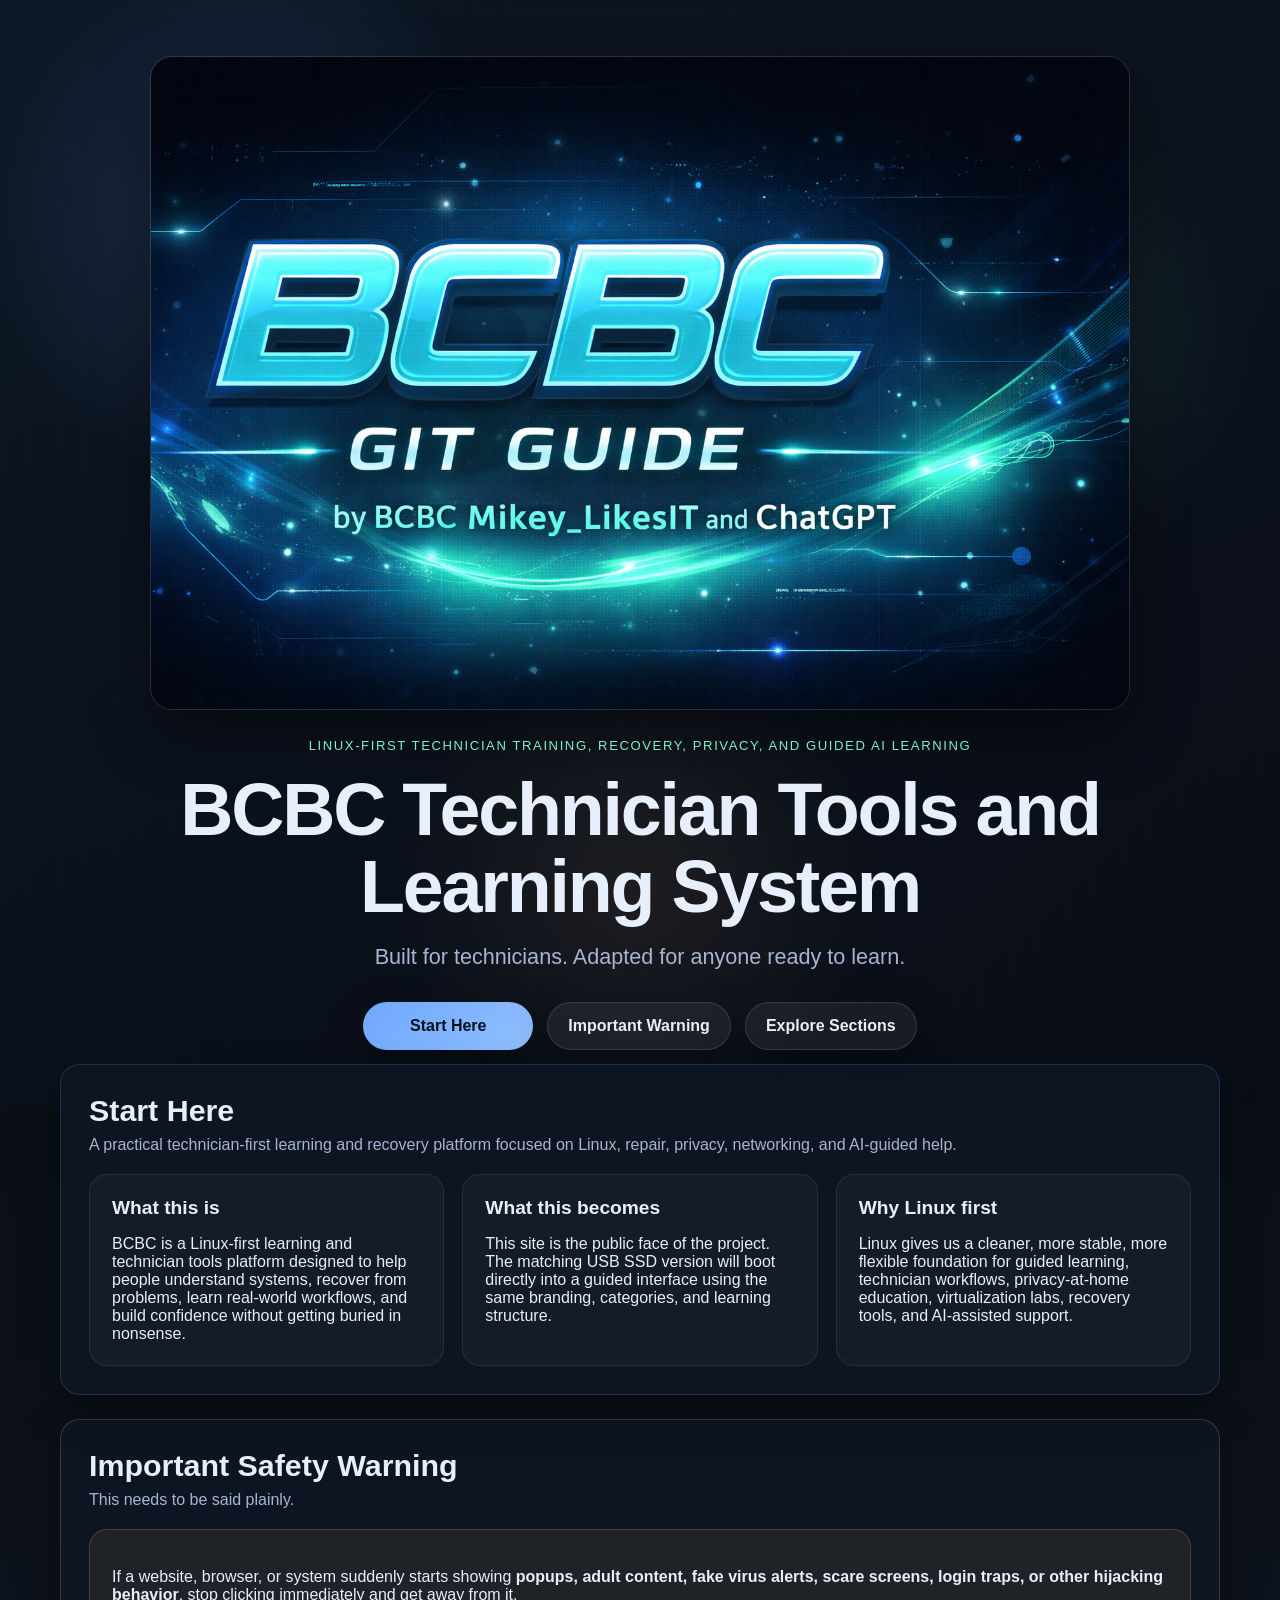
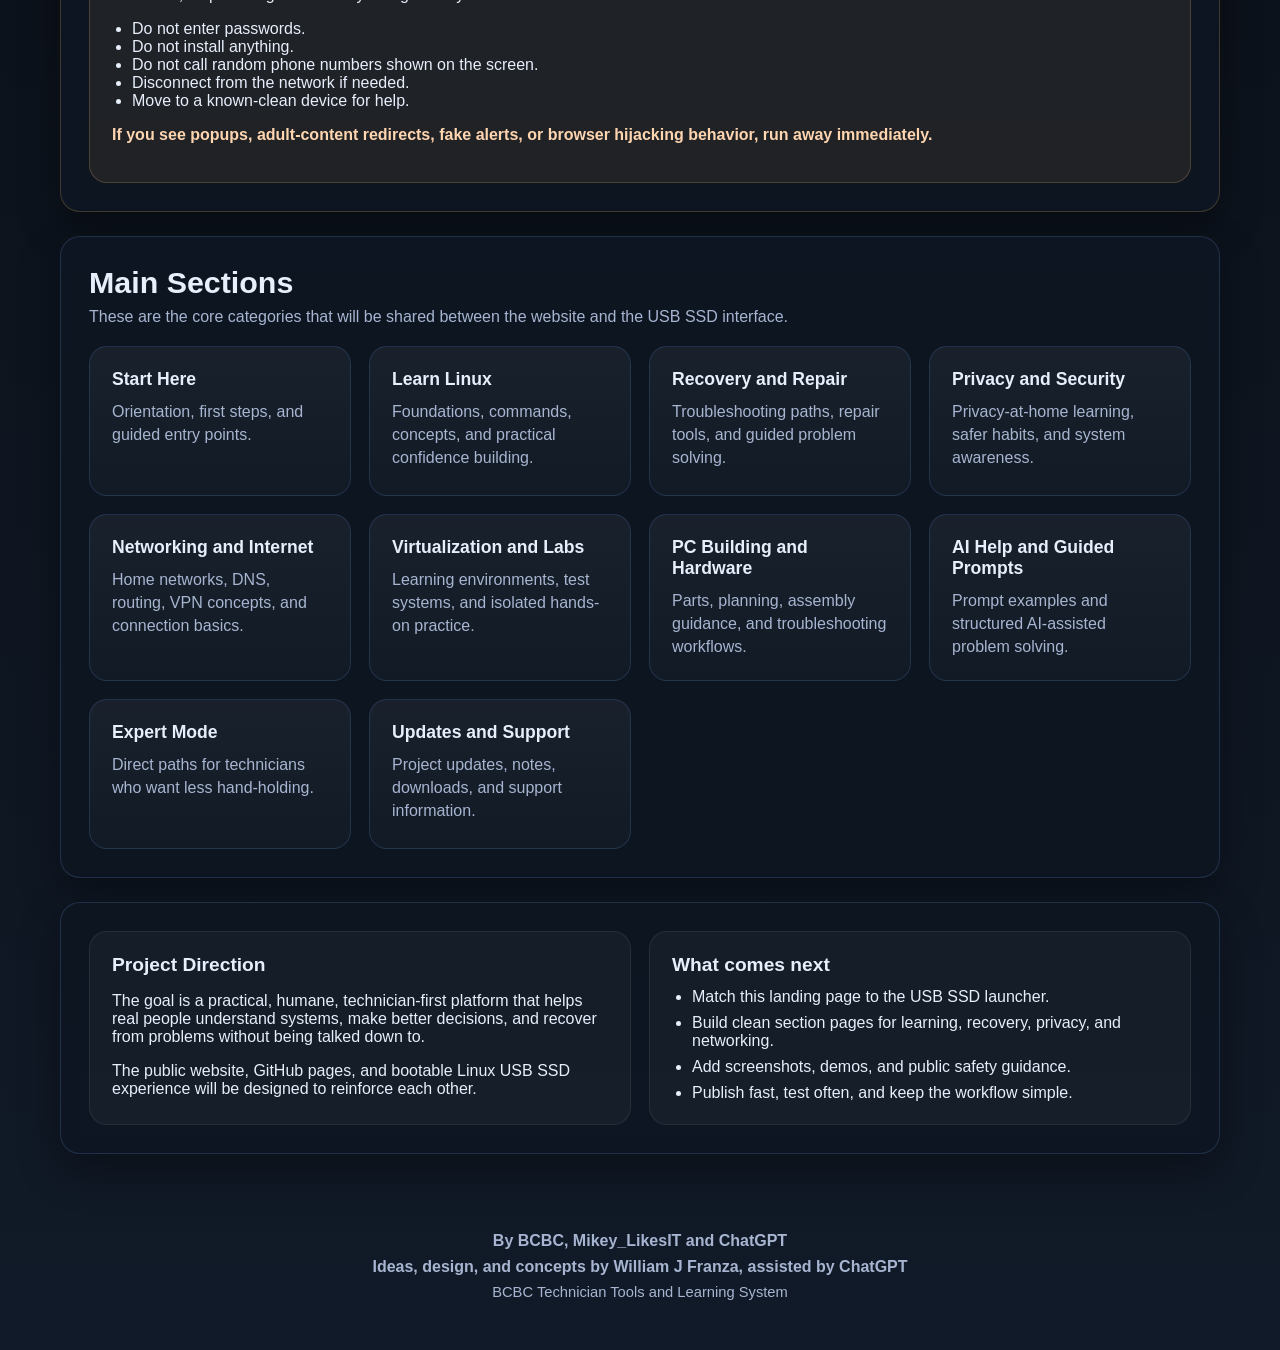
==== index.html @ c89aff0c "Initial BCBC GitHub Pages starter pack" ====
<!doctype html>
<html lang="en">
<head>
  <meta charset="utf-8">
  <meta name="viewport" content="width=device-width, initial-scale=1">
  <title>BCBC Technician Tools and Learning System</title>
  <meta name="description" content="BCBC Technician Tools and Learning System - built for technicians, adapted for anyone ready to learn.">
  <link rel="stylesheet" href="style.css">
</head>
<body>
  <div class="site-shell">
    <header class="hero">
      <div class="hero-overlay"></div>
      <div class="hero-inner">
        <div class="banner-wrap">
          <img src="banner.png" alt="BCBC Git Guide banner by BCBC Mikey_LikesIT and ChatGPT" class="hero-banner">
        </div>

        <p class="eyebrow">Linux-first technician training, recovery, privacy, and guided AI learning</p>
        <h1>BCBC Technician Tools and Learning System</h1>
        <p class="tagline">Built for technicians. Adapted for anyone ready to learn.</p>

        <div class="hero-buttons">
          <a class="btn btn-primary" href="#start">Start Here</a>
          <a class="btn btn-secondary" href="#warning">Important Warning</a>
          <a class="btn btn-secondary" href="#sections">Explore Sections</a>
        </div>
      </div>
    </header>

    <main>
      <section id="start" class="panel intro-panel">
        <div class="panel-header">
          <h2>Start Here</h2>
          <p class="subtext">A practical technician-first learning and recovery platform focused on Linux, repair, privacy, networking, and AI-guided help.</p>
        </div>

        <div class="intro-grid">
          <article class="card">
            <h3>What this is</h3>
            <p>
              BCBC is a Linux-first learning and technician tools platform designed to help people understand systems,
              recover from problems, learn real-world workflows, and build confidence without getting buried in nonsense.
            </p>
          </article>

          <article class="card">
            <h3>What this becomes</h3>
            <p>
              This site is the public face of the project. The matching USB SSD version will boot directly into a guided
              interface using the same branding, categories, and learning structure.
            </p>
          </article>

          <article class="card">
            <h3>Why Linux first</h3>
            <p>
              Linux gives us a cleaner, more stable, more flexible foundation for guided learning, technician workflows,
              privacy-at-home education, virtualization labs, recovery tools, and AI-assisted support.
            </p>
          </article>
        </div>
      </section>

      <section id="warning" class="panel warning-panel">
        <div class="panel-header">
          <h2>Important Safety Warning</h2>
          <p class="subtext">This needs to be said plainly.</p>
        </div>

        <div class="warning-box">
          <p>
            If a website, browser, or system suddenly starts showing <strong>popups, adult content, fake virus alerts,
            scare screens, login traps, or other hijacking behavior</strong>, stop clicking immediately and get away from it.
          </p>
          <ul>
            <li>Do not enter passwords.</li>
            <li>Do not install anything.</li>
            <li>Do not call random phone numbers shown on the screen.</li>
            <li>Disconnect from the network if needed.</li>
            <li>Move to a known-clean device for help.</li>
          </ul>
          <p class="warning-short">
            If you see popups, adult-content redirects, fake alerts, or browser hijacking behavior, <strong>run away immediately</strong>.
          </p>
        </div>
      </section>

      <section id="sections" class="panel">
        <div class="panel-header">
          <h2>Main Sections</h2>
          <p class="subtext">These are the core categories that will be shared between the website and the USB SSD interface.</p>
        </div>

        <div class="button-grid">
          <a class="menu-card" href="#">
            <span class="menu-title">Start Here</span>
            <span class="menu-copy">Orientation, first steps, and guided entry points.</span>
          </a>

          <a class="menu-card" href="#">
            <span class="menu-title">Learn Linux</span>
            <span class="menu-copy">Foundations, commands, concepts, and practical confidence building.</span>
          </a>

          <a class="menu-card" href="#">
            <span class="menu-title">Recovery and Repair</span>
            <span class="menu-copy">Troubleshooting paths, repair tools, and guided problem solving.</span>
          </a>

          <a class="menu-card" href="#">
            <span class="menu-title">Privacy and Security</span>
            <span class="menu-copy">Privacy-at-home learning, safer habits, and system awareness.</span>
          </a>

          <a class="menu-card" href="#">
            <span class="menu-title">Networking and Internet</span>
            <span class="menu-copy">Home networks, DNS, routing, VPN concepts, and connection basics.</span>
          </a>

          <a class="menu-card" href="#">
            <span class="menu-title">Virtualization and Labs</span>
            <span class="menu-copy">Learning environments, test systems, and isolated hands-on practice.</span>
          </a>

          <a class="menu-card" href="#">
            <span class="menu-title">PC Building and Hardware</span>
            <span class="menu-copy">Parts, planning, assembly guidance, and troubleshooting workflows.</span>
          </a>

          <a class="menu-card" href="#">
            <span class="menu-title">AI Help and Guided Prompts</span>
            <span class="menu-copy">Prompt examples and structured AI-assisted problem solving.</span>
          </a>

          <a class="menu-card" href="#">
            <span class="menu-title">Expert Mode</span>
            <span class="menu-copy">Direct paths for technicians who want less hand-holding.</span>
          </a>

          <a class="menu-card" href="#">
            <span class="menu-title">Updates and Support</span>
            <span class="menu-copy">Project updates, notes, downloads, and support information.</span>
          </a>
        </div>
      </section>

      <section class="panel two-column">
        <div class="column card">
          <h3>Project Direction</h3>
          <p>
            The goal is a practical, humane, technician-first platform that helps real people understand systems,
            make better decisions, and recover from problems without being talked down to.
          </p>
          <p>
            The public website, GitHub pages, and bootable Linux USB SSD experience will be designed to reinforce each other.
          </p>
        </div>

        <div class="column card">
          <h3>What comes next</h3>
          <ul class="next-list">
            <li>Match this landing page to the USB SSD launcher.</li>
            <li>Build clean section pages for learning, recovery, privacy, and networking.</li>
            <li>Add screenshots, demos, and public safety guidance.</li>
            <li>Publish fast, test often, and keep the workflow simple.</li>
          </ul>
        </div>
      </section>
    </main>

    <footer class="site-footer">
      <p><strong>By BCBC, Mikey_LikesIT and ChatGPT</strong></p>
      <p><strong>Ideas, design, and concepts by William J Franza, assisted by ChatGPT</strong></p>
      <p class="footer-small">BCBC Technician Tools and Learning System</p>
    </footer>
  </div>

  <script src="app.js"></script>
</body>
</html>
---- style.css ----
:root {
  --bg: #0a0f16;
  --bg2: #101826;
  --panel: rgba(14, 22, 34, 0.92);
  --panel-border: rgba(120, 170, 255, 0.18);
  --text: #e7eefc;
  --muted: #a7b5d1;
  --accent: #6ea8ff;
  --accent-2: #7ef0c9;
  --warning: #ffb86b;
  --danger: #ff7a7a;
  --shadow: 0 16px 40px rgba(0, 0, 0, 0.35);
  --radius: 20px;
  --maxw: 1200px;
}

* {
  box-sizing: border-box;
}

html {
  scroll-behavior: smooth;
}

body {
  margin: 0;
  font-family: Arial, Helvetica, sans-serif;
  background:
    radial-gradient(circle at top left, rgba(110, 168, 255, 0.15), transparent 30%),
    radial-gradient(circle at top right, rgba(126, 240, 201, 0.10), transparent 25%),
    linear-gradient(180deg, #071019 0%, #0a0f16 38%, #111a28 100%);
  color: var(--text);
  min-height: 100vh;
}

a {
  color: inherit;
  text-decoration: none;
}

.site-shell {
  width: 100%;
}

.hero {
  position: relative;
  min-height: 78vh;
  display: flex;
  align-items: center;
  justify-content: center;
  padding: 56px 20px;
  overflow: hidden;
}

.hero::before {
  content: "";
  position: absolute;
  inset: 0;
  background:
    linear-gradient(135deg, rgba(12, 21, 34, 0.82), rgba(9, 13, 22, 0.88)),
    repeating-linear-gradient(
      90deg,
      rgba(255,255,255,0.02) 0,
      rgba(255,255,255,0.02) 1px,
      transparent 1px,
      transparent 28px
    );
  z-index: 0;
}

.hero-overlay {
  position: absolute;
  inset: 0;
  background:
    radial-gradient(circle at 20% 20%, rgba(110, 168, 255, 0.18), transparent 20%),
    radial-gradient(circle at 80% 30%, rgba(126, 240, 201, 0.10), transparent 18%),
    radial-gradient(circle at 50% 80%, rgba(255, 184, 107, 0.08), transparent 22%);
  z-index: 1;
}

.hero-inner {
  position: relative;
  z-index: 2;
  width: 100%;
  max-width: var(--maxw);
  text-align: center;
}

.banner-wrap {
  margin: 0 auto 28px;
  max-width: 980px;
}

.hero-banner {
  display: block;
  width: 100%;
  height: auto;
  border-radius: 22px;
  border: 1px solid rgba(255,255,255,0.12);
  box-shadow: 0 24px 60px rgba(0, 0, 0, 0.42);
}

.eyebrow {
  color: var(--accent-2);
  text-transform: uppercase;
  letter-spacing: 0.12em;
  font-size: 0.82rem;
  margin-bottom: 18px;
}

.hero h1 {
  margin: 0;
  font-size: clamp(2.2rem, 6vw, 4.6rem);
  line-height: 1.05;
  letter-spacing: -0.03em;
}

.tagline {
  margin: 18px auto 0;
  max-width: 850px;
  color: var(--muted);
  font-size: clamp(1rem, 2vw, 1.35rem);
}

.hero-buttons {
  display: flex;
  gap: 14px;
  justify-content: center;
  flex-wrap: wrap;
  margin-top: 32px;
}

.btn {
  display: inline-flex;
  align-items: center;
  justify-content: center;
  min-width: 170px;
  padding: 14px 20px;
  border-radius: 999px;
  font-weight: bold;
  transition: transform 0.18s ease, box-shadow 0.18s ease, background 0.18s ease;
  box-shadow: var(--shadow);
}

.btn:hover {
  transform: translateY(-2px);
}

.btn-primary {
  background: linear-gradient(135deg, var(--accent), #92bfff);
  color: #08111d;
}

.btn-secondary {
  background: rgba(255, 255, 255, 0.06);
  border: 1px solid rgba(255,255,255,0.12);
  color: var(--text);
}

main {
  width: 100%;
  max-width: var(--maxw);
  margin: 0 auto;
  padding: 0 20px 50px;
}

.panel {
  background: var(--panel);
  border: 1px solid var(--panel-border);
  border-radius: var(--radius);
  box-shadow: var(--shadow);
  margin-top: 24px;
  padding: 28px;
  backdrop-filter: blur(8px);
}

.intro-panel {
  margin-top: -42px;
  position: relative;
  z-index: 5;
}

.panel-header {
  margin-bottom: 20px;
}

.panel-header h2 {
  margin: 0 0 8px;
  font-size: 1.9rem;
}

.subtext {
  margin: 0;
  color: var(--muted);
}

.intro-grid,
.button-grid,
.two-column {
  display: grid;
  gap: 18px;
}

.intro-grid {
  grid-template-columns: repeat(auto-fit, minmax(240px, 1fr));
}

.card {
  background: rgba(255,255,255,0.035);
  border: 1px solid rgba(255,255,255,0.08);
  border-radius: 18px;
  padding: 22px;
}

.card h3 {
  margin-top: 0;
  margin-bottom: 12px;
  font-size: 1.2rem;
}

.card p:last-child,
.card ul:last-child {
  margin-bottom: 0;
}

.warning-panel {
  border-color: rgba(255, 184, 107, 0.22);
}

.warning-box {
  background: rgba(255, 184, 107, 0.08);
  border: 1px solid rgba(255, 184, 107, 0.2);
  border-radius: 18px;
  padding: 22px;
}

.warning-box ul {
  margin-top: 14px;
  margin-bottom: 14px;
  padding-left: 20px;
}

.warning-short {
  color: #ffd6b0;
  font-weight: bold;
}

.button-grid {
  grid-template-columns: repeat(auto-fit, minmax(220px, 1fr));
}

.menu-card {
  display: block;
  background: linear-gradient(180deg, rgba(255,255,255,0.05), rgba(255,255,255,0.025));
  border: 1px solid rgba(110, 168, 255, 0.16);
  border-radius: 18px;
  padding: 22px;
  min-height: 150px;
  transition: transform 0.18s ease, border-color 0.18s ease, background 0.18s ease;
}

.menu-card:hover {
  transform: translateY(-3px);
  border-color: rgba(126, 240, 201, 0.45);
  background: linear-gradient(180deg, rgba(110,168,255,0.08), rgba(255,255,255,0.04));
}

.menu-title {
  display: block;
  font-size: 1.1rem;
  font-weight: bold;
  margin-bottom: 10px;
}

.menu-copy {
  display: block;
  color: var(--muted);
  line-height: 1.45;
}

.two-column {
  grid-template-columns: repeat(auto-fit, minmax(280px, 1fr));
}

.next-list {
  margin: 0;
  padding-left: 20px;
}

.next-list li + li {
  margin-top: 8px;
}

.site-footer {
  max-width: var(--maxw);
  margin: 28px auto 50px;
  padding: 0 20px;
  color: var(--muted);
  text-align: center;
}

.site-footer p {
  margin: 8px 0;
}

.footer-small {
  font-size: 0.92rem;
}

.reveal {
  opacity: 0;
  transform: translateY(16px);
  transition: opacity 0.55s ease, transform 0.55s ease;
}

.reveal.visible {
  opacity: 1;
  transform: translateY(0);
}

@media (max-width: 700px) {
  .hero {
    min-height: 68vh;
    padding-top: 44px;
    padding-bottom: 44px;
  }

  .panel {
    padding: 22px;
  }

  .intro-panel {
    margin-top: -24px;
  }

  .btn {
    width: 100%;
    max-width: 320px;
  }

  .hero-buttons {
    flex-direction: column;
    align-items: center;
  }

  .banner-wrap {
    margin-bottom: 20px;
  }
}
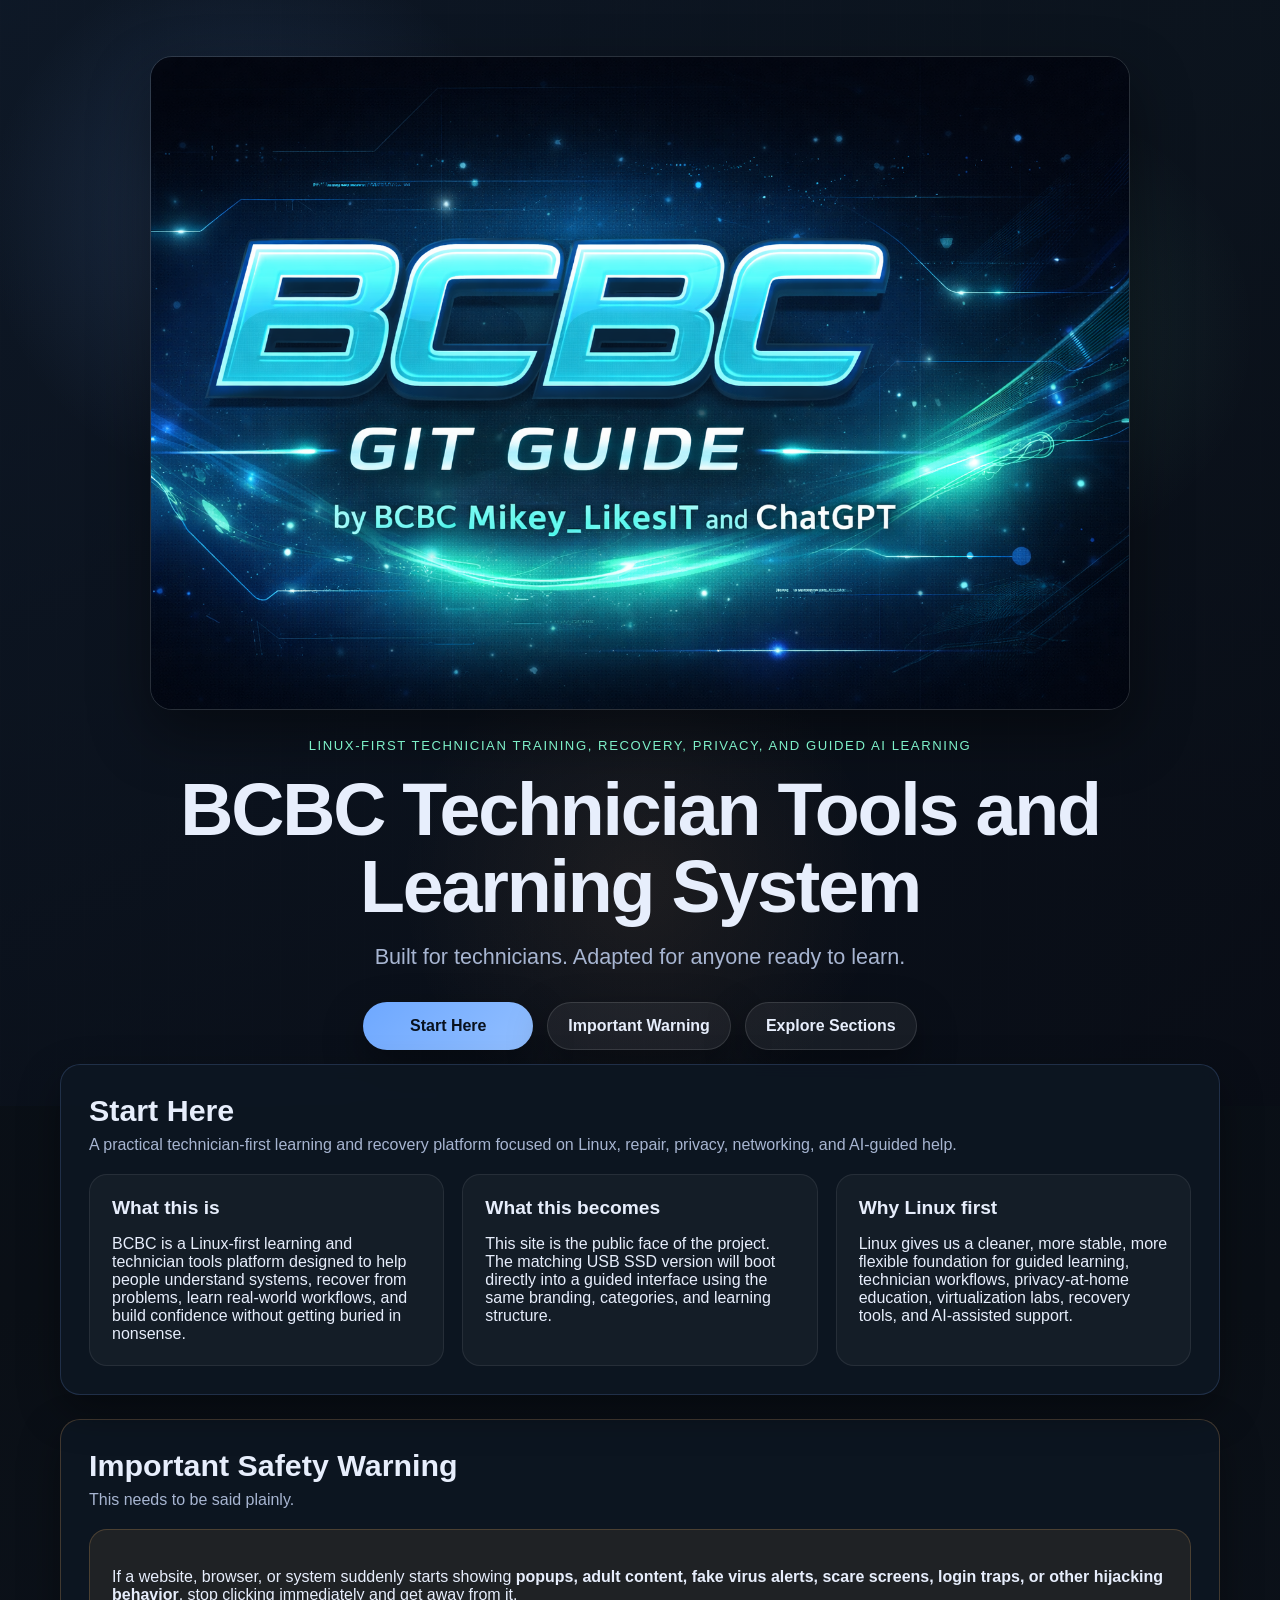
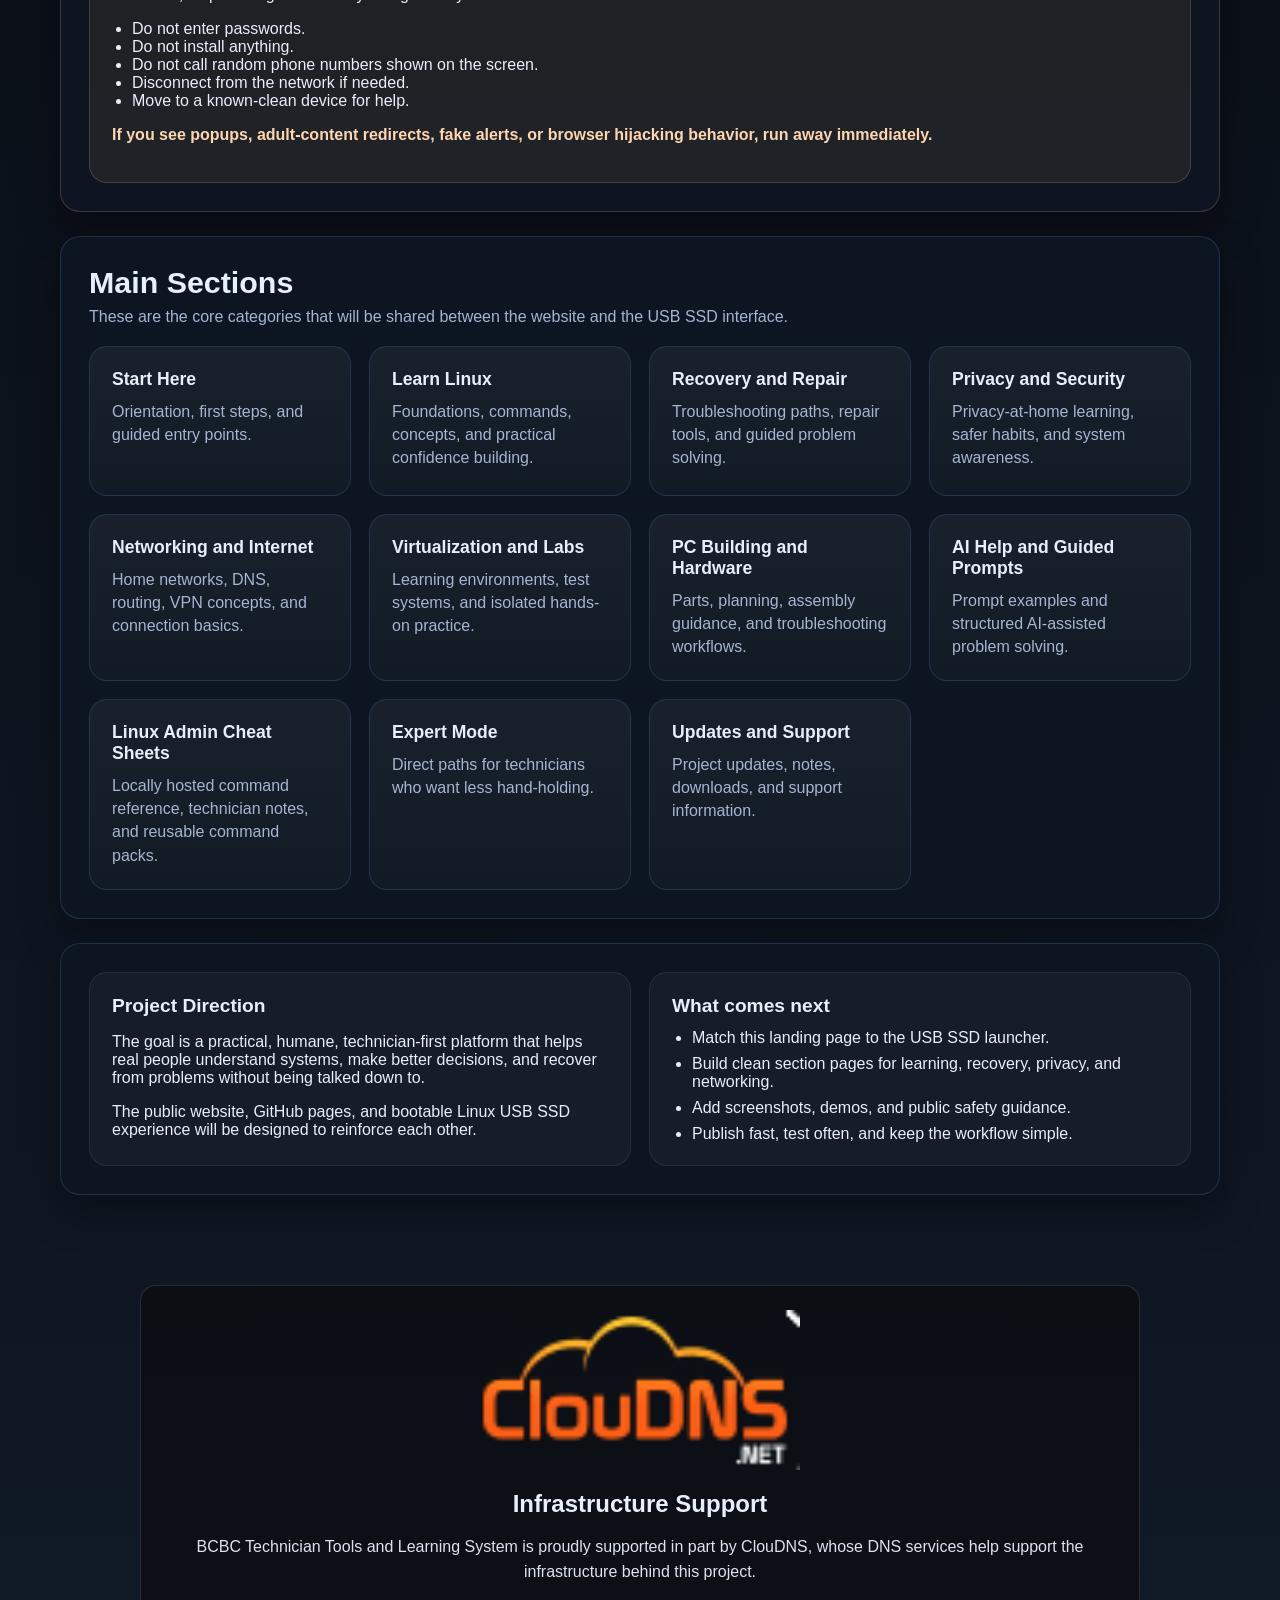
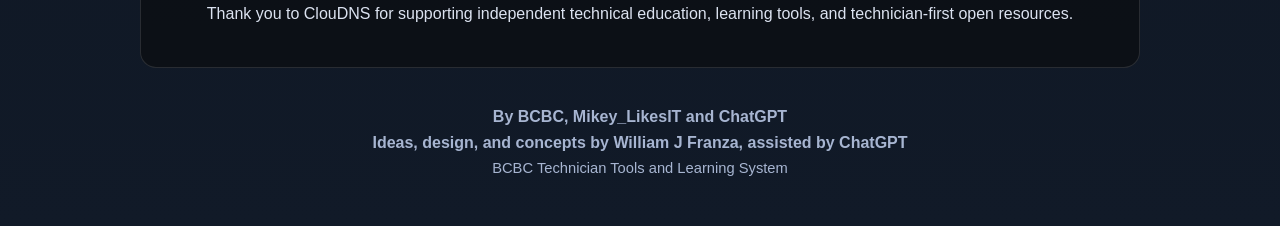
==== commit debee818: "Add ClouDNS sponsor integration" ====
--- a/index.html
+++ b/index.html
@@ -21,7 +21,7 @@
         <p class="tagline">Built for technicians. Adapted for anyone ready to learn.</p>
 
         <div class="hero-buttons">
-          <a class="btn btn-primary" href="#start">Start Here</a>
+          <a class="btn btn-primary" href="start-here.html">Start Here</a>
           <a class="btn btn-secondary" href="#warning">Important Warning</a>
           <a class="btn btn-secondary" href="#sections">Explore Sections</a>
         </div>
@@ -93,52 +93,57 @@
         </div>
 
         <div class="button-grid">
-          <a class="menu-card" href="#">
+          <a class="menu-card" href="start-here.html">
             <span class="menu-title">Start Here</span>
             <span class="menu-copy">Orientation, first steps, and guided entry points.</span>
           </a>
 
-          <a class="menu-card" href="#">
+          <a class="menu-card" href="learn-linux.html">
             <span class="menu-title">Learn Linux</span>
             <span class="menu-copy">Foundations, commands, concepts, and practical confidence building.</span>
           </a>
 
-          <a class="menu-card" href="#">
+          <a class="menu-card" href="recovery-repair.html">
             <span class="menu-title">Recovery and Repair</span>
             <span class="menu-copy">Troubleshooting paths, repair tools, and guided problem solving.</span>
           </a>
 
-          <a class="menu-card" href="#">
+          <a class="menu-card" href="privacy-security.html">
             <span class="menu-title">Privacy and Security</span>
             <span class="menu-copy">Privacy-at-home learning, safer habits, and system awareness.</span>
           </a>
 
-          <a class="menu-card" href="#">
+          <a class="menu-card" href="networking-internet.html">
             <span class="menu-title">Networking and Internet</span>
             <span class="menu-copy">Home networks, DNS, routing, VPN concepts, and connection basics.</span>
           </a>
 
-          <a class="menu-card" href="#">
+          <a class="menu-card" href="virtualization-labs.html">
             <span class="menu-title">Virtualization and Labs</span>
             <span class="menu-copy">Learning environments, test systems, and isolated hands-on practice.</span>
           </a>
 
-          <a class="menu-card" href="#">
+          <a class="menu-card" href="pc-building-hardware.html">
             <span class="menu-title">PC Building and Hardware</span>
             <span class="menu-copy">Parts, planning, assembly guidance, and troubleshooting workflows.</span>
           </a>
 
-          <a class="menu-card" href="#">
+          <a class="menu-card" href="ai-help-guided-prompts.html">
             <span class="menu-title">AI Help and Guided Prompts</span>
             <span class="menu-copy">Prompt examples and structured AI-assisted problem solving.</span>
           </a>
 
-          <a class="menu-card" href="#">
+          <a class="menu-card" href="http://192.168.0.225/bcbc-cheatsheets/">
+            <span class="menu-title">Linux Admin Cheat Sheets</span>
+            <span class="menu-copy">Locally hosted command reference, technician notes, and reusable command packs.</span>
+          </a>
+
+          <a class="menu-card" href="expert-mode.html">
             <span class="menu-title">Expert Mode</span>
             <span class="menu-copy">Direct paths for technicians who want less hand-holding.</span>
           </a>
 
-          <a class="menu-card" href="#">
+          <a class="menu-card" href="updates-support.html">
             <span class="menu-title">Updates and Support</span>
             <span class="menu-copy">Project updates, notes, downloads, and support information.</span>
           </a>
@@ -168,7 +173,18 @@
         </div>
       </section>
     </main>
-
+<section class="sponsor-note">
+  <img src="assets/img/cloudns-logo-crop.png" alt="ClouDNS logo" class="cloudns-logo">
+  <h2>Infrastructure Support</h2>
+  <p>
+    BCBC Technician Tools and Learning System is proudly supported in part by
+    ClouDNS, whose DNS services help support the infrastructure behind this project.
+  </p>
+  <p>
+    Thank you to ClouDNS for supporting independent technical education,
+    learning tools, and technician-first open resources.
+  </p>
+</section>
     <footer class="site-footer">
       <p><strong>By BCBC, Mikey_LikesIT and ChatGPT</strong></p>
       <p><strong>Ideas, design, and concepts by William J Franza, assisted by ChatGPT</strong></p>
@@ -178,4 +194,4 @@
 
   <script src="app.js"></script>
 </body>
-</html>+</html>
--- a/style.css
+++ b/style.css
@@ -346,4 +346,30 @@
   .banner-wrap {
     margin-bottom: 20px;
   }
-}+}
+.sponsor-note {
+  margin: 40px auto;
+  padding: 24px;
+  max-width: 1000px;
+  border: 1px solid rgba(255,255,255,0.12);
+  border-radius: 16px;
+  background: rgba(10,10,10,0.55);
+  text-align: center;
+}
+
+.cloudns-logo {
+  display: block;
+  margin: 0 auto 18px auto;
+  max-width: 320px;
+  width: 100%;
+  height: auto;
+}
+
+.sponsor-note h2 {
+  margin-bottom: 12px;
+}
+
+.sponsor-note p {
+  line-height: 1.6;
+  opacity: 0.95;
+}
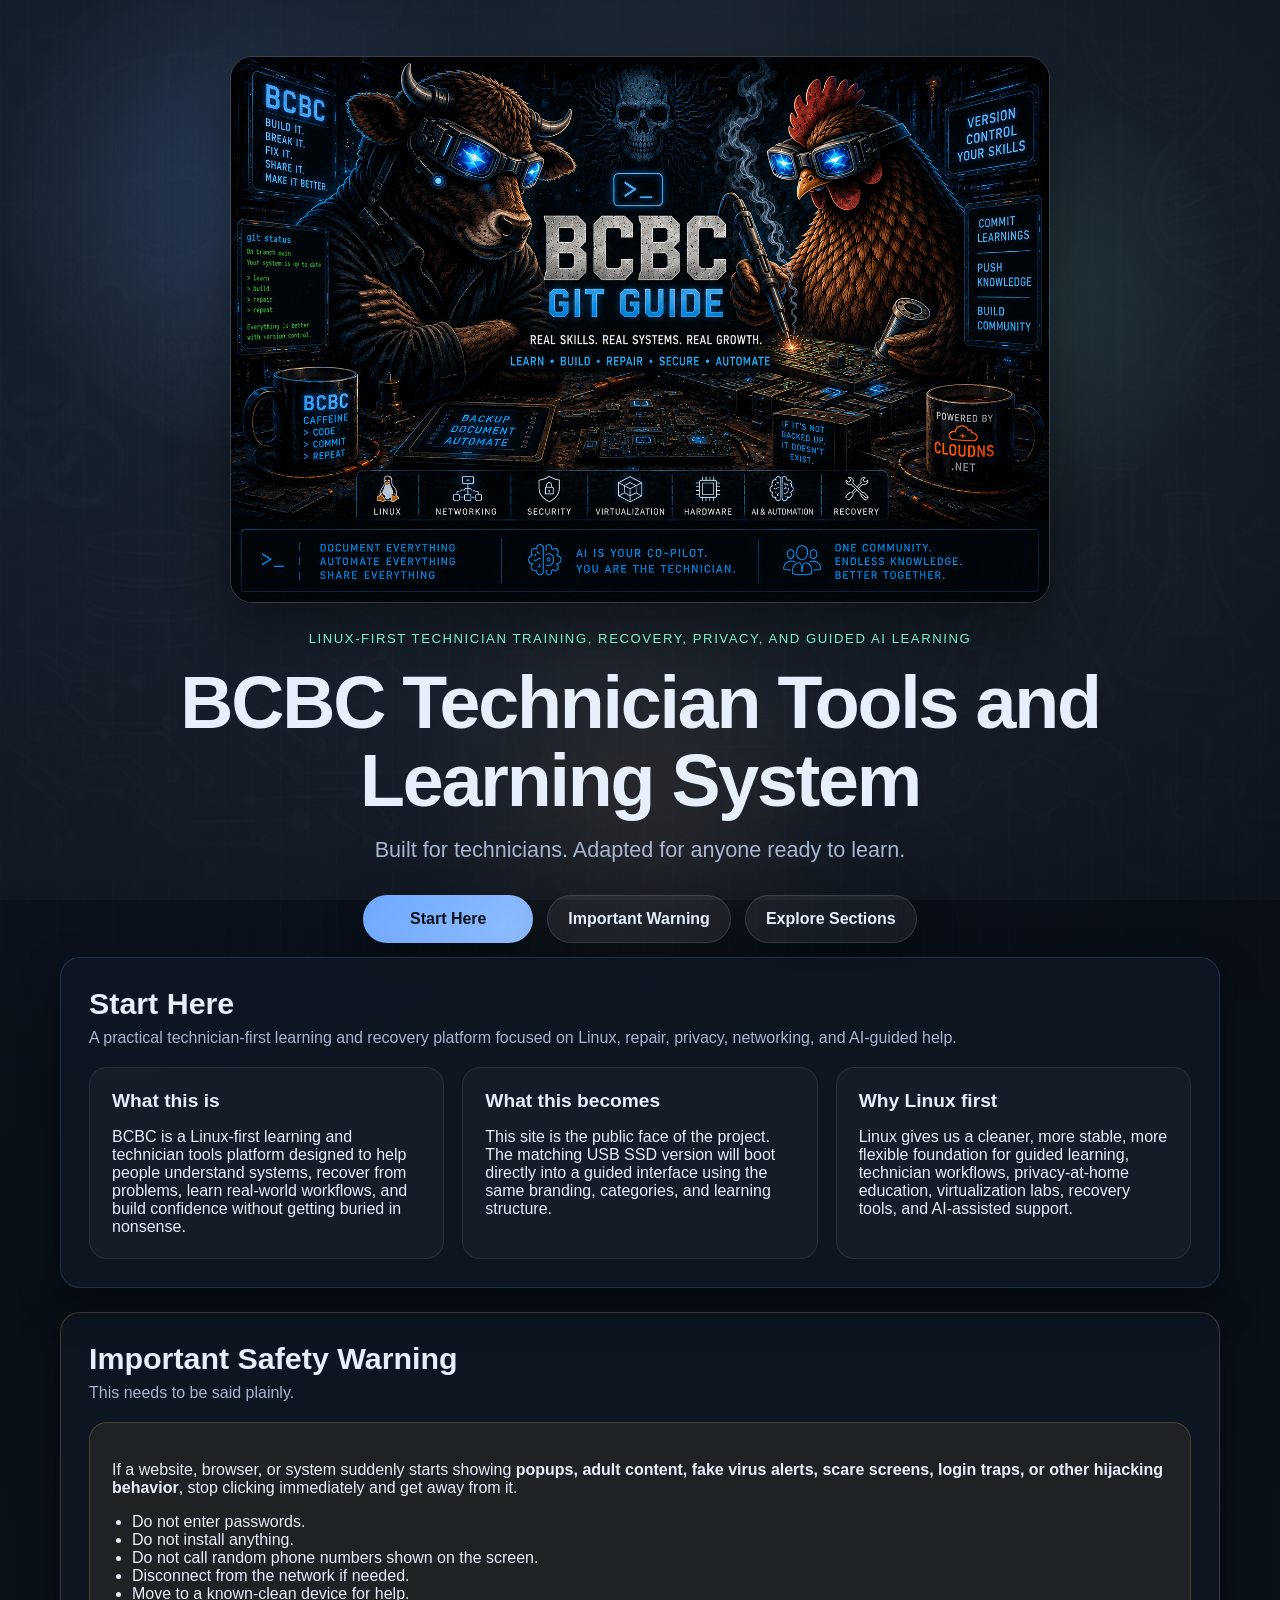
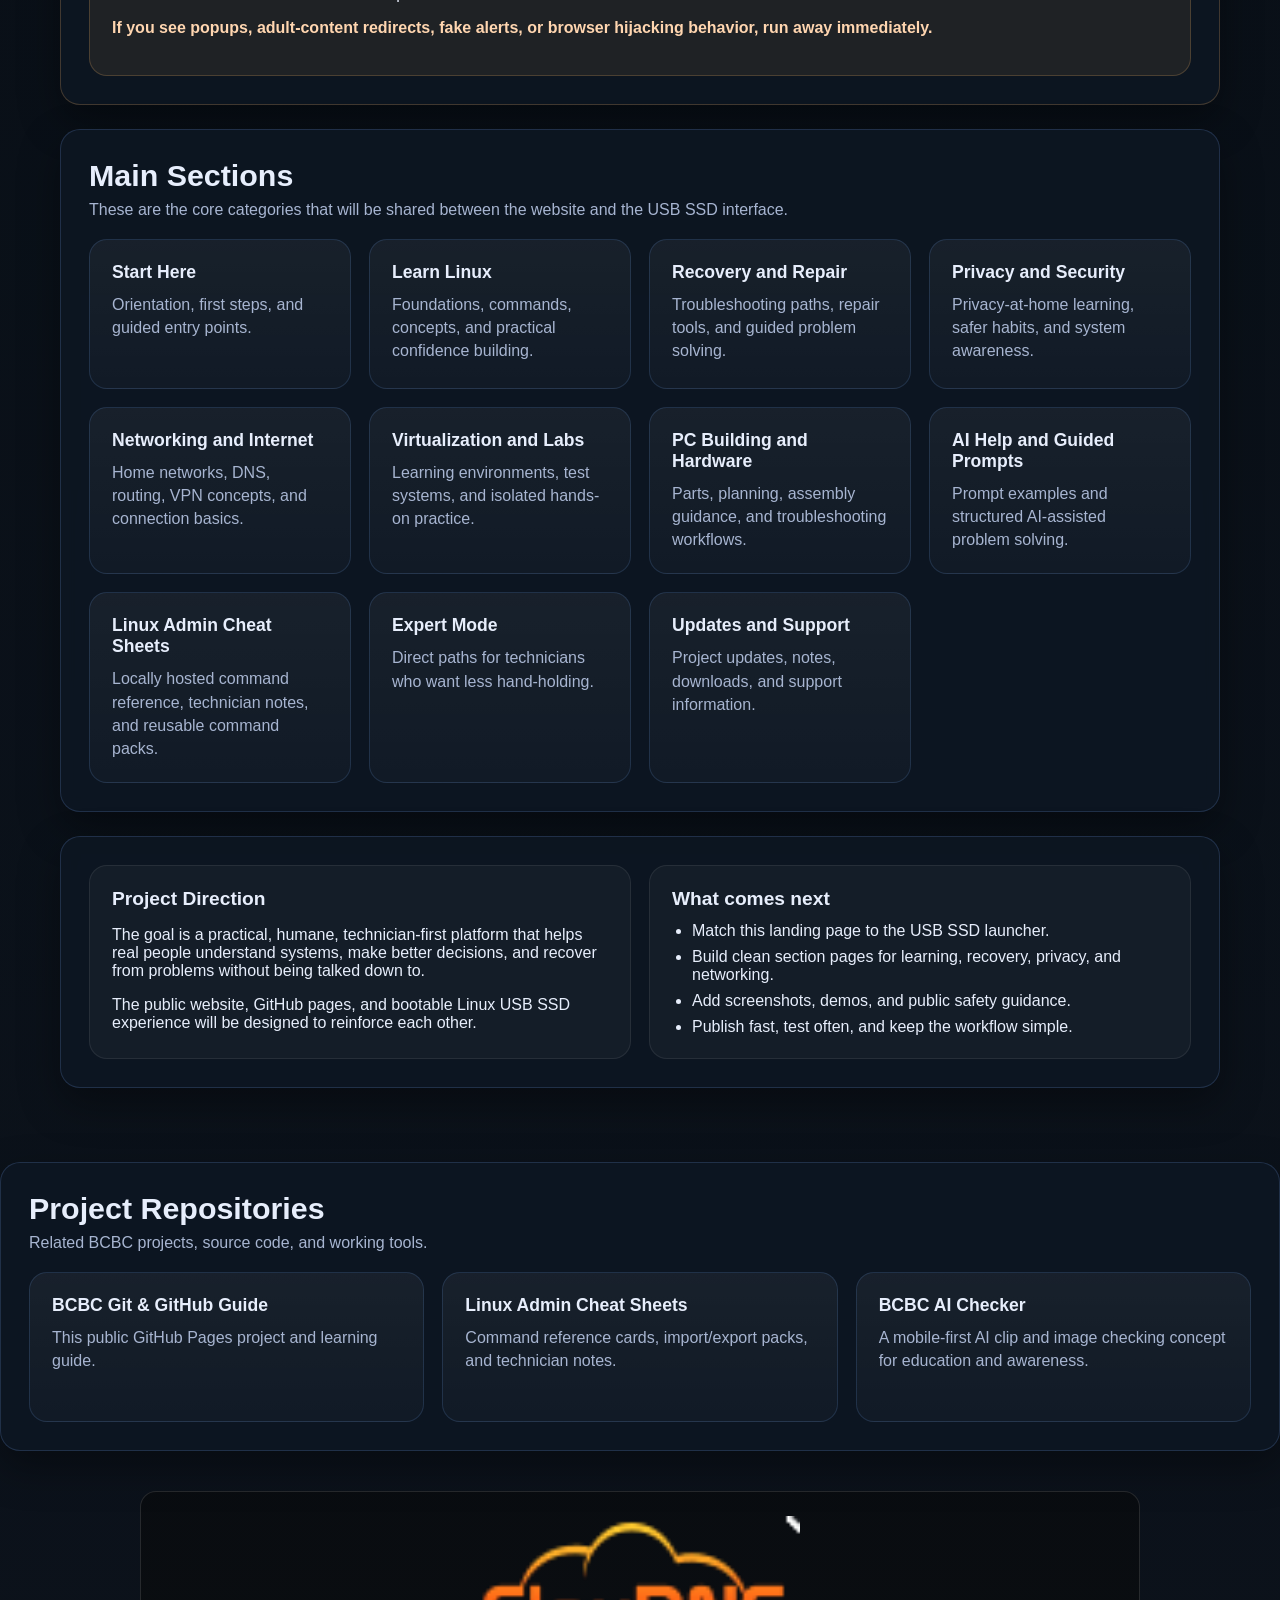
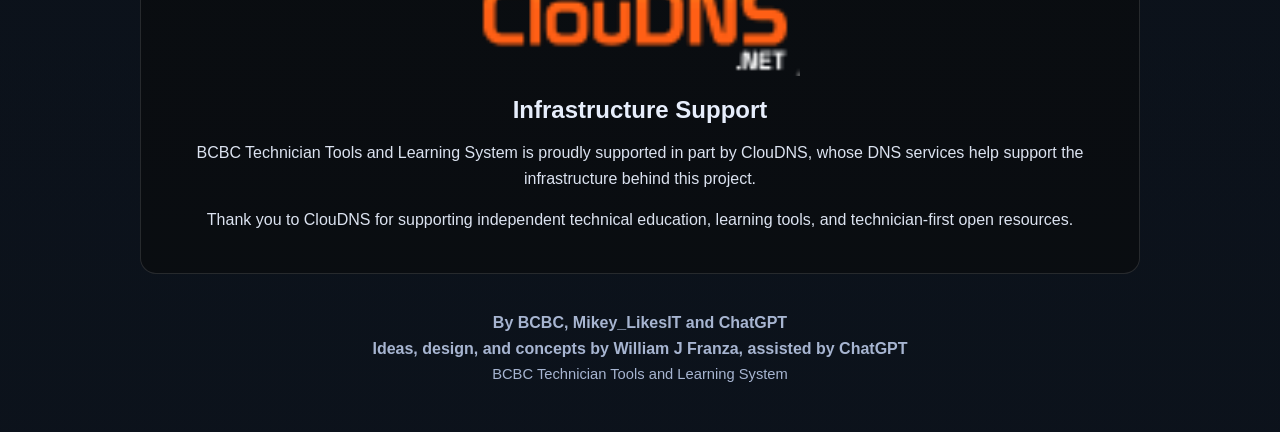
==== commit 59a5dda1: "Add project repository links" ====
--- a/index.html
+++ b/index.html
@@ -173,6 +173,30 @@
         </div>
       </section>
     </main>
+      <section class="panel">
+        <div class="panel-header">
+          <h2>Project Repositories</h2>
+          <p class="subtext">Related BCBC projects, source code, and working tools.</p>
+        </div>
+
+        <div class="button-grid">
+          <a class="menu-card" href="https://github.com/WJFranza/bcbc-git-guide">
+            <span class="menu-title">BCBC Git & GitHub Guide</span>
+            <span class="menu-copy">This public GitHub Pages project and learning guide.</span>
+          </a>
+
+          <a class="menu-card" href="https://github.com/WJFranza/bcbc-linux-admin-cheatsheet-site">
+            <span class="menu-title">Linux Admin Cheat Sheets</span>
+            <span class="menu-copy">Command reference cards, import/export packs, and technician notes.</span>
+          </a>
+
+          <a class="menu-card" href="https://github.com/WJFranza/bcbc-ai-checker">
+            <span class="menu-title">BCBC AI Checker</span>
+            <span class="menu-copy">A mobile-first AI clip and image checking concept for education and awareness.</span>
+          </a>
+        </div>
+      </section>
+
 <section class="sponsor-note">
   <img src="assets/img/cloudns-logo-crop.png" alt="ClouDNS logo" class="cloudns-logo">
   <h2>Infrastructure Support</h2>
--- a/style.css
+++ b/style.css
@@ -26,8 +26,10 @@
   margin: 0;
   font-family: Arial, Helvetica, sans-serif;
   background:
-    radial-gradient(circle at top left, rgba(110, 168, 255, 0.15), transparent 30%),
+    linear-gradient(rgba(7, 16, 25, 0.58), rgba(10, 15, 22, 0.70)),
+    radial-gradient(circle at top left, rgba(110, 168, 255, 0.16), transparent 30%),
     radial-gradient(circle at top right, rgba(126, 240, 201, 0.10), transparent 25%),
+    url("assets/img/bcbc-whispy-bg.png") center top / cover fixed no-repeat,
     linear-gradient(180deg, #071019 0%, #0a0f16 38%, #111a28 100%);
   color: var(--text);
   min-height: 100vh;
@@ -57,7 +59,7 @@
   position: absolute;
   inset: 0;
   background:
-    linear-gradient(135deg, rgba(12, 21, 34, 0.82), rgba(9, 13, 22, 0.88)),
+    linear-gradient(135deg, rgba(12, 21, 34, 0.54), rgba(9, 13, 22, 0.66)),
     repeating-linear-gradient(
       90deg,
       rgba(255,255,255,0.02) 0,
@@ -88,7 +90,7 @@
 
 .banner-wrap {
   margin: 0 auto 28px;
-  max-width: 980px;
+  max-width: 820px;
 }
 
 .hero-banner {
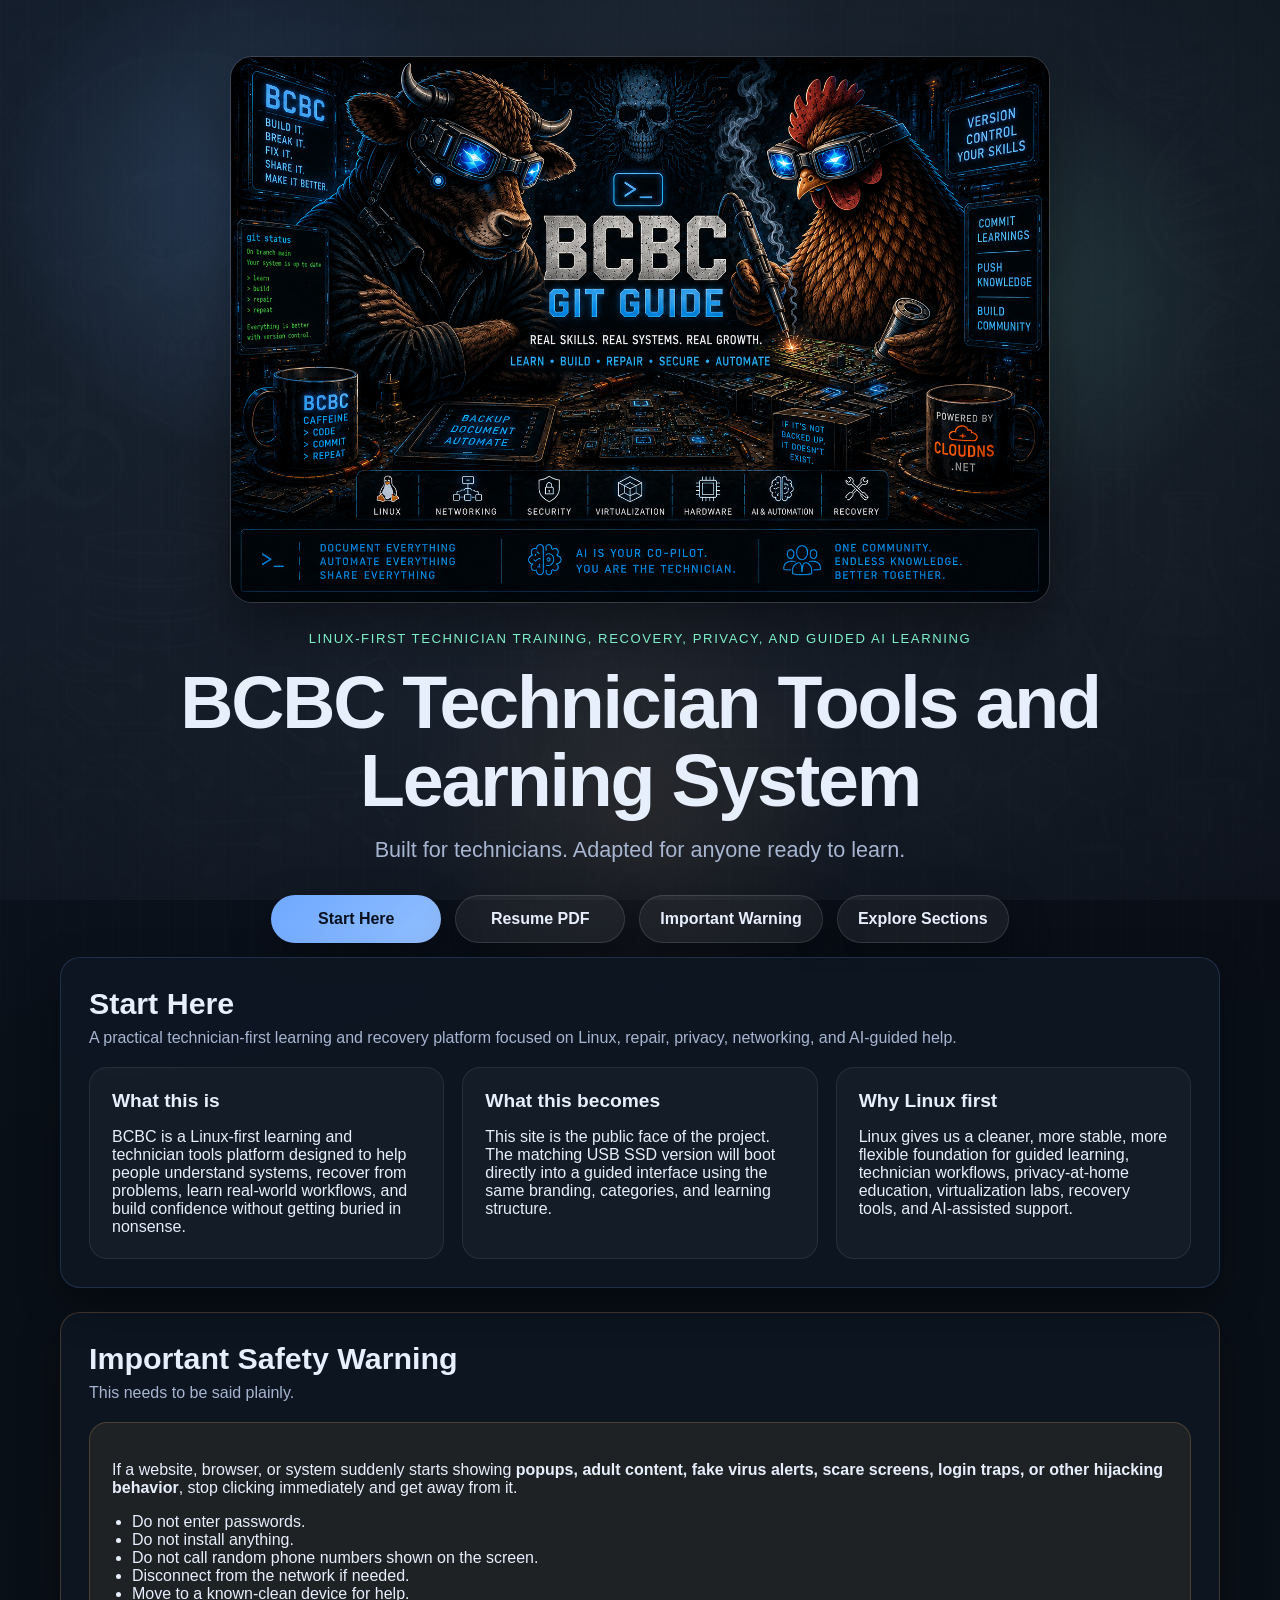
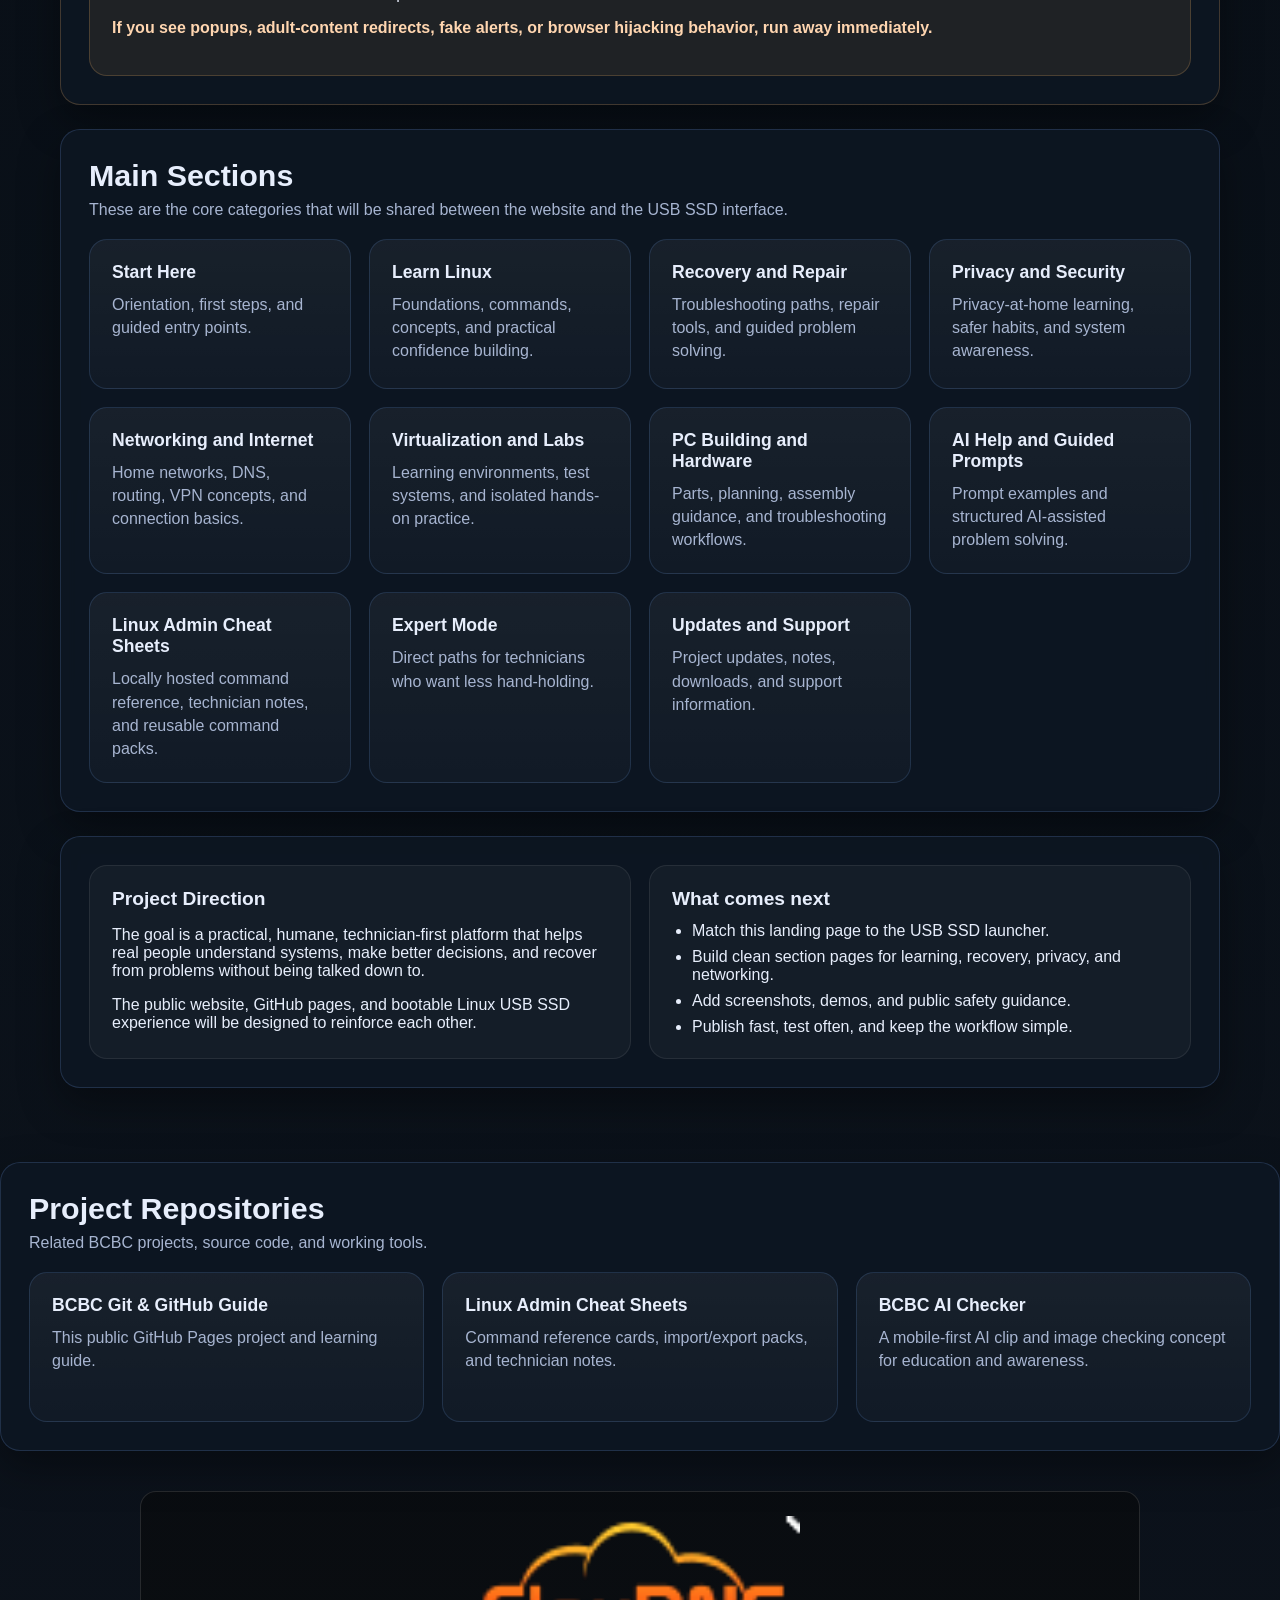
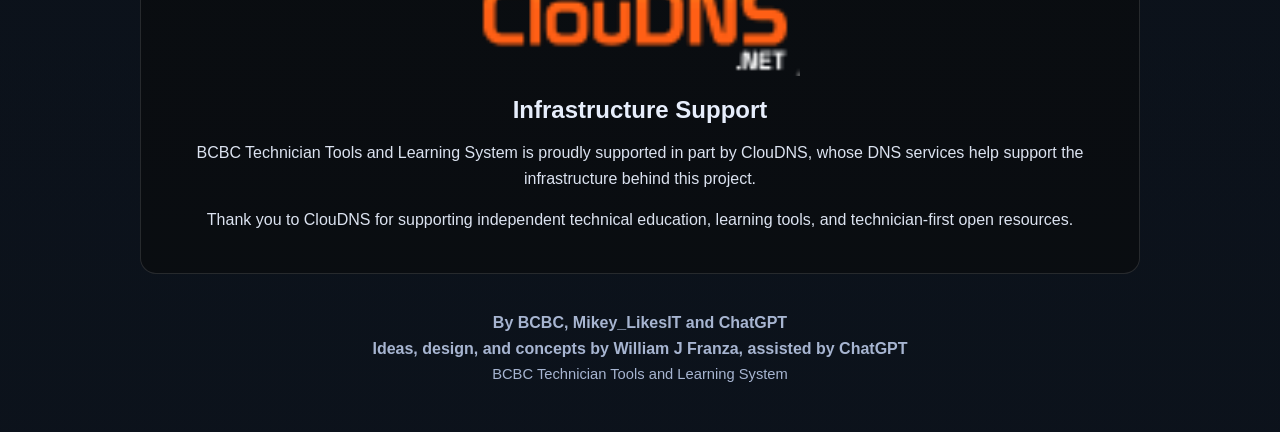
==== commit 77d0e51c: "Add resume link to homepage" ====
--- a/index.html
+++ b/index.html
@@ -22,6 +22,7 @@
 
         <div class="hero-buttons">
           <a class="btn btn-primary" href="start-here.html">Start Here</a>
+          <a class="btn btn-secondary" href="files/WJ-Resume-Current_5-23-26.pdf">Resume PDF</a>
           <a class="btn btn-secondary" href="#warning">Important Warning</a>
           <a class="btn btn-secondary" href="#sections">Explore Sections</a>
         </div>
@@ -198,7 +199,7 @@
       </section>
 
 <section class="sponsor-note">
-  <img src="assets/img/cloudns-logo-crop.png" alt="ClouDNS logo" class="cloudns-logo">
+  <a href="https://www.cloudns.net/" target="_blank" rel="noopener noreferrer"><img src="assets/img/cloudns-logo-crop.png" alt="ClouDNS logo" class="cloudns-logo"></a>
   <h2>Infrastructure Support</h2>
   <p>
     BCBC Technician Tools and Learning System is proudly supported in part by
